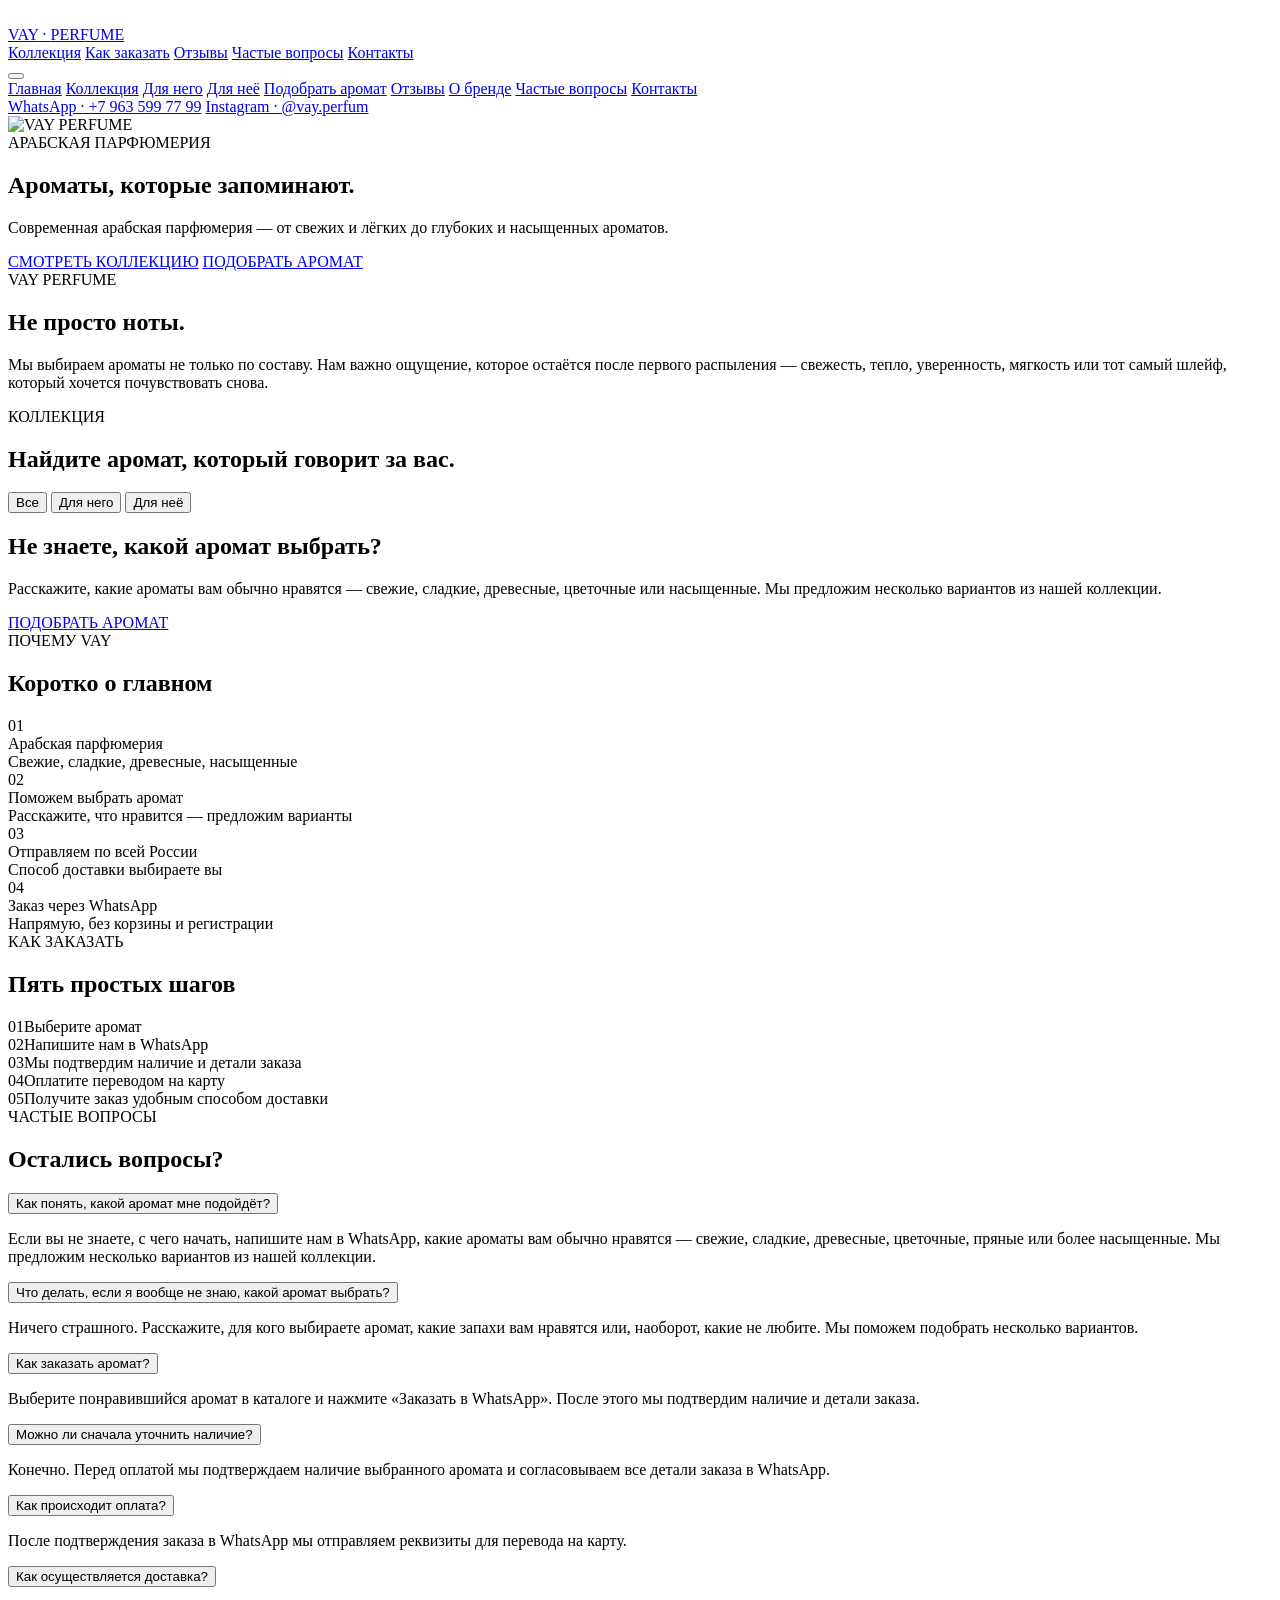
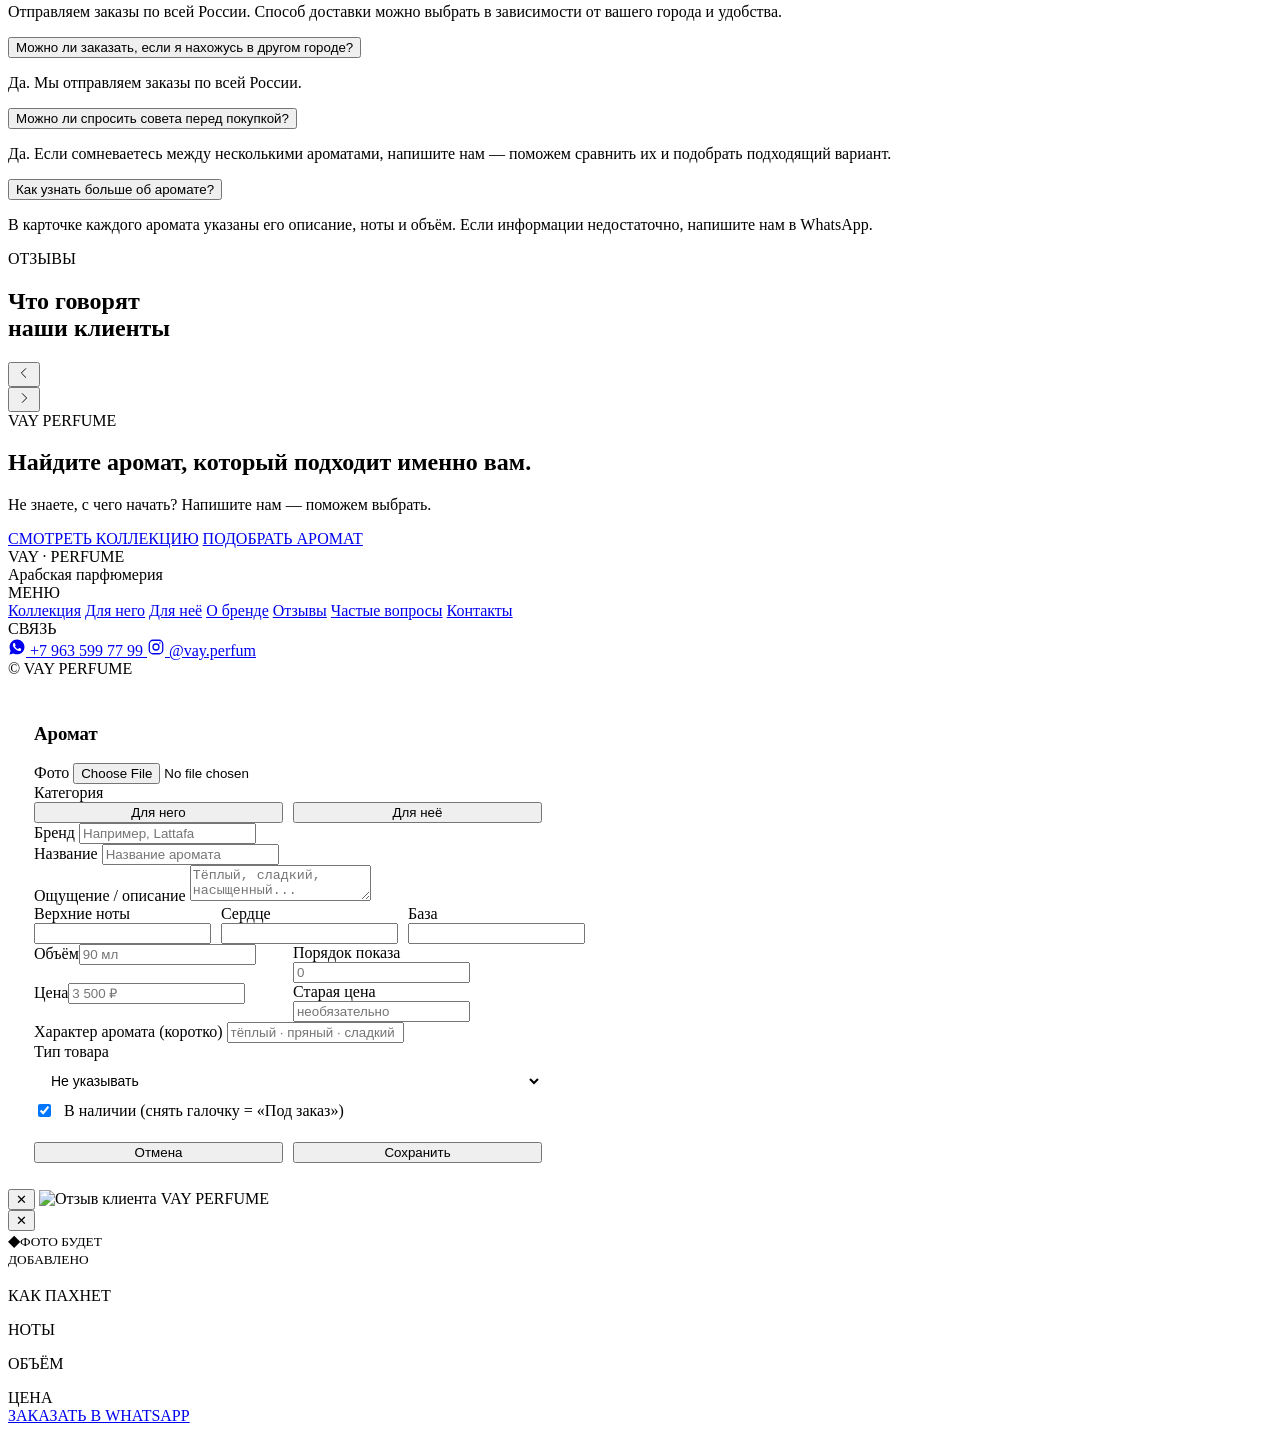
==== index.html @ 27a0cf83 "Add files via upload" ====
<!DOCTYPE html>
<html lang="ru">
<head>
<meta charset="UTF-8">
<meta name="viewport" content="width=device-width, initial-scale=1, viewport-fit=cover">
<title>VAY PERFUME — арабская парфюмерия</title>
<meta name="description" content="Арабская парфюмерия VAY PERFUME. Найдите аромат, который подходит именно вам.">
<meta name="theme-color" content="#0a0908">
<meta property="og:type" content="website">
<meta property="og:title" content="VAY PERFUME — арабская парфюмерия">
<meta property="og:description" content="Арабская парфюмерия VAY PERFUME. Найдите аромат, который подходит именно вам.">
<link rel="icon" type="image/png" href="assets/favicon.png">
<link rel="preconnect" href="https://fonts.googleapis.com">
<link rel="preconnect" href="https://fonts.gstatic.com" crossorigin>
<link href="https://fonts.googleapis.com/css2?family=Cormorant+Garamond:ital,wght@0,300;0,400;0,500;0,600;1,400&family=Jost:wght@300;400;500;600&display=swap" rel="stylesheet">
<script>if(sessionStorage.getItem('vayIntroPlayed')){document.documentElement.classList.add('skip-intro');}</script>
<link rel="stylesheet" href="css/style.css">
</head>
<body>

<div id="introOverlay">
  <div class="intro-glow"></div>
  <div class="intro-particles" id="introParticles"></div>
  <div class="intro-logo-frame">
    <div class="glow"></div>
    <img src="assets/logo.jpg" alt="">
  </div>
</div>

<header id="siteHeader">
  <div class="wrap">
    <a href="#top" class="brandmark" aria-label="VAY PERFUME — на главную">VAY<span> · </span>PERFUME</a>
    <nav class="desktop-nav" aria-label="Основное меню">
      <a href="#collection">Коллекция</a>
      <a href="#how">Как заказать</a>
      <a href="#reviews">Отзывы</a>
      <a href="#faq">Частые вопросы</a>
      <a href="#contacts">Контакты</a>
    </nav>
    <button class="menu-btn" id="menuBtn" aria-label="Открыть меню" aria-expanded="false">
      <span></span><span></span><span></span>
    </button>
  </div>
</header>

<nav class="mobile-menu" id="mobileMenu" aria-label="Мобильное меню">
  <a href="#top" class="menu-link">Главная</a>
  <a href="#collection" class="menu-link">Коллекция</a>
  <a href="#collection" data-filter="him" class="menu-link">Для него</a>
  <a href="#collection" data-filter="her" class="menu-link">Для неё</a>
  <a href="WHATSAPP_HELP" target="_blank" rel="noopener" class="menu-link">Подобрать аромат</a>
  <a href="#reviews" class="menu-link">Отзывы</a>
  <a href="#about" class="menu-link">О бренде</a>
  <a href="#faq" class="menu-link">Частые вопросы</a>
  <a href="#contacts" class="menu-link">Контакты</a>
  <div class="menu-contacts">
    <a href="WHATSAPP_LINK" target="_blank" rel="noopener" class="menu-link menu-sub">WhatsApp · +7 963 599 77 99</a>
    <a href="INSTAGRAM_LINK" target="_blank" rel="noopener" class="menu-link menu-sub">Instagram · @vay.perfum</a>
  </div>
</nav>

<main id="top">

  <section class="hero">
    <div class="hero-logo-frame">
      <div class="glow"></div>
      <img class="hero-logo" src="assets/logo.jpg" alt="VAY PERFUME">
    </div>
    <div class="hero-tagline">АРАБСКАЯ ПАРФЮМЕРИЯ</div>
    <h1 class="hero-title">Ароматы, которые запоминают.</h1>
    <p class="hero-desc">Современная арабская парфюмерия — от свежих и лёгких до глубоких и насыщенных ароматов.</p>
    <div class="hero-cta">
      <a href="#collection" class="btn-solid">СМОТРЕТЬ КОЛЛЕКЦИЮ</a>
      <a href="WHATSAPP_HELP" target="_blank" rel="noopener" class="btn-outline">ПОДОБРАТЬ АРОМАТ</a>
    </div>
  </section>

  <section id="about" class="about" aria-labelledby="aboutTitle">
    <div class="wrap">
      <div class="section-head reveal">
        <span class="eyebrow">VAY PERFUME</span>
        <h2 class="section-title" id="aboutTitle">Не просто ноты.</h2>
      </div>
      <div class="reveal">
        <p>Мы выбираем ароматы не только по составу. Нам важно ощущение, которое остаётся после первого распыления — свежесть, тепло, уверенность, мягкость или тот самый шлейф, который хочется почувствовать снова.</p>
      </div>
    </div>
  </section>

  <div class="hairline"></div>

  <section id="collection" aria-labelledby="collectionTitle">
    <div class="wrap">
      <div class="section-head reveal">
        <span class="eyebrow">КОЛЛЕКЦИЯ</span>
        <h2 class="section-title" id="collectionTitle">Найдите аромат, который говорит за вас.</h2>
      </div>
      <div class="filters" role="group" aria-label="Фильтр коллекции">
        <button class="filter-btn active" data-filter="all">Все</button>
        <button class="filter-btn" data-filter="him">Для него</button>
        <button class="filter-btn" data-filter="her">Для неё</button>
      </div>
      <div class="grid" id="grid"><!-- cards injected by JS --></div>
    </div>
  </section>

  <section class="strip" aria-labelledby="helpTitle">
    <div class="wrap">
      <h2 class="section-title reveal" id="helpTitle">Не знаете, какой аромат выбрать?</h2>
      <p class="section-sub reveal">Расскажите, какие ароматы вам обычно нравятся — свежие, сладкие, древесные, цветочные или насыщенные. Мы предложим несколько вариантов из нашей коллекции.</p>
      <a href="WHATSAPP_HELP" target="_blank" rel="noopener" class="btn-solid reveal">ПОДОБРАТЬ АРОМАТ</a>
    </div>
  </section>

  <section id="why" aria-labelledby="whyTitle">
    <div class="wrap">
      <div class="section-head reveal" style="margin-bottom:0;">
        <span class="eyebrow">ПОЧЕМУ VAY</span>
        <h2 class="section-title" id="whyTitle">Коротко о главном</h2>
      </div>
      <div class="why-grid reveal">
        <div class="why-item"><div class="why-num">01</div><div class="why-title">Арабская парфюмерия</div><div class="why-text">Свежие, сладкие, древесные, насыщенные</div></div>
        <div class="why-item"><div class="why-num">02</div><div class="why-title">Поможем выбрать аромат</div><div class="why-text">Расскажите, что нравится — предложим варианты</div></div>
        <div class="why-item"><div class="why-num">03</div><div class="why-title">Отправляем по всей России</div><div class="why-text">Способ доставки выбираете вы</div></div>
        <div class="why-item"><div class="why-num">04</div><div class="why-title">Заказ через WhatsApp</div><div class="why-text">Напрямую, без корзины и регистрации</div></div>
      </div>
    </div>
  </section>

  <section id="how" aria-labelledby="howTitle" style="padding-top:0;">
    <div class="wrap">
      <div class="section-head reveal" style="margin-bottom:0;">
        <span class="eyebrow">КАК ЗАКАЗАТЬ</span>
        <h2 class="section-title" id="howTitle">Пять простых шагов</h2>
      </div>
      <div class="steps reveal">
        <div class="step"><span class="step-num">01</span><span class="step-text">Выберите аромат</span></div>
        <div class="step"><span class="step-num">02</span><span class="step-text">Напишите нам в WhatsApp</span></div>
        <div class="step"><span class="step-num">03</span><span class="step-text">Мы подтвердим наличие и детали заказа</span></div>
        <div class="step"><span class="step-num">04</span><span class="step-text">Оплатите переводом на карту</span></div>
        <div class="step"><span class="step-num">05</span><span class="step-text">Получите заказ удобным способом доставки</span></div>
      </div>
    </div>
  </section>

  <section id="faq" aria-labelledby="faqTitle" style="padding-top:0;">
    <div class="wrap">
      <div class="section-head reveal" style="margin-bottom:0;">
        <span class="eyebrow">ЧАСТЫЕ ВОПРОСЫ</span>
        <h2 class="section-title" id="faqTitle">Остались вопросы?</h2>
      </div>
      <div class="faq-list reveal">
        <div class="faq-item">
          <button class="faq-q" id="faq-q1" aria-expanded="false" aria-controls="faq-a1"><span>Как понять, какой аромат мне подойдёт?</span><span class="faq-icon" aria-hidden="true"></span></button>
          <div class="faq-a" id="faq-a1" role="region" aria-labelledby="faq-q1"><div class="faq-a-inner"><p>Если вы не знаете, с чего начать, напишите нам в WhatsApp, какие ароматы вам обычно нравятся — свежие, сладкие, древесные, цветочные, пряные или более насыщенные. Мы предложим несколько вариантов из нашей коллекции.</p></div></div>
        </div>
        <div class="faq-item">
          <button class="faq-q" id="faq-q2" aria-expanded="false" aria-controls="faq-a2"><span>Что делать, если я вообще не знаю, какой аромат выбрать?</span><span class="faq-icon" aria-hidden="true"></span></button>
          <div class="faq-a" id="faq-a2" role="region" aria-labelledby="faq-q2"><div class="faq-a-inner"><p>Ничего страшного. Расскажите, для кого выбираете аромат, какие запахи вам нравятся или, наоборот, какие не любите. Мы поможем подобрать несколько вариантов.</p></div></div>
        </div>
        <div class="faq-item">
          <button class="faq-q" id="faq-q3" aria-expanded="false" aria-controls="faq-a3"><span>Как заказать аромат?</span><span class="faq-icon" aria-hidden="true"></span></button>
          <div class="faq-a" id="faq-a3" role="region" aria-labelledby="faq-q3"><div class="faq-a-inner"><p>Выберите понравившийся аромат в каталоге и нажмите «Заказать в WhatsApp». После этого мы подтвердим наличие и детали заказа.</p></div></div>
        </div>
        <div class="faq-item">
          <button class="faq-q" id="faq-q4" aria-expanded="false" aria-controls="faq-a4"><span>Можно ли сначала уточнить наличие?</span><span class="faq-icon" aria-hidden="true"></span></button>
          <div class="faq-a" id="faq-a4" role="region" aria-labelledby="faq-q4"><div class="faq-a-inner"><p>Конечно. Перед оплатой мы подтверждаем наличие выбранного аромата и согласовываем все детали заказа в WhatsApp.</p></div></div>
        </div>
        <div class="faq-item">
          <button class="faq-q" id="faq-q5" aria-expanded="false" aria-controls="faq-a5"><span>Как происходит оплата?</span><span class="faq-icon" aria-hidden="true"></span></button>
          <div class="faq-a" id="faq-a5" role="region" aria-labelledby="faq-q5"><div class="faq-a-inner"><p>После подтверждения заказа в WhatsApp мы отправляем реквизиты для перевода на карту.</p></div></div>
        </div>
        <div class="faq-item">
          <button class="faq-q" id="faq-q6" aria-expanded="false" aria-controls="faq-a6"><span>Как осуществляется доставка?</span><span class="faq-icon" aria-hidden="true"></span></button>
          <div class="faq-a" id="faq-a6" role="region" aria-labelledby="faq-q6"><div class="faq-a-inner"><p>Отправляем заказы по всей России. Способ доставки можно выбрать в зависимости от вашего города и удобства.</p></div></div>
        </div>
        <div class="faq-item">
          <button class="faq-q" id="faq-q7" aria-expanded="false" aria-controls="faq-a7"><span>Можно ли заказать, если я нахожусь в другом городе?</span><span class="faq-icon" aria-hidden="true"></span></button>
          <div class="faq-a" id="faq-a7" role="region" aria-labelledby="faq-q7"><div class="faq-a-inner"><p>Да. Мы отправляем заказы по всей России.</p></div></div>
        </div>
        <div class="faq-item">
          <button class="faq-q" id="faq-q8" aria-expanded="false" aria-controls="faq-a8"><span>Можно ли спросить совета перед покупкой?</span><span class="faq-icon" aria-hidden="true"></span></button>
          <div class="faq-a" id="faq-a8" role="region" aria-labelledby="faq-q8"><div class="faq-a-inner"><p>Да. Если сомневаетесь между несколькими ароматами, напишите нам — поможем сравнить их и подобрать подходящий вариант.</p></div></div>
        </div>
        <div class="faq-item">
          <button class="faq-q" id="faq-q9" aria-expanded="false" aria-controls="faq-a9"><span>Как узнать больше об аромате?</span><span class="faq-icon" aria-hidden="true"></span></button>
          <div class="faq-a" id="faq-a9" role="region" aria-labelledby="faq-q9"><div class="faq-a-inner"><p>В карточке каждого аромата указаны его описание, ноты и объём. Если информации недостаточно, напишите нам в WhatsApp.</p></div></div>
        </div>
      </div>
    </div>
  </section>

  <section id="reviews">
    <div class="wrap">
      <div class="section-head reveal" style="margin-bottom:0;">
        <span class="eyebrow">ОТЗЫВЫ</span>
        <h2 class="section-title">Что говорят<br class="reviews-br"> наши клиенты</h2>
      </div>
    </div>

    <div class="reviews-carousel">
      <button class="reviews-arrow reviews-arrow-prev" id="reviewsPrev" aria-label="Предыдущий отзыв">
        <svg viewBox="0 0 24 24" width="16" height="16" fill="none" stroke="currentColor" stroke-width="1.4"><path d="M15 5 8 12l7 7"/></svg>
      </button>
      <div class="reviews-track" id="reviewsTrack"></div>
      <button class="reviews-arrow reviews-arrow-next" id="reviewsNext" aria-label="Следующий отзыв">
        <svg viewBox="0 0 24 24" width="16" height="16" fill="none" stroke="currentColor" stroke-width="1.4"><path d="m9 5 7 7-7 7"/></svg>
      </button>
    </div>

    <div class="reviews-dots" id="reviewsDots"></div>
  </section>

  <section class="finale" id="contacts" aria-labelledby="finaleTitle">
    <span class="eyebrow reveal">VAY PERFUME</span>
    <h2 class="section-title reveal" id="finaleTitle">Найдите аромат, который подходит именно вам.</h2>
    <p class="section-sub reveal">Не знаете, с чего начать? Напишите нам — поможем выбрать.</p>
    <div class="finale-cta reveal">
      <a href="#collection" class="btn-solid">СМОТРЕТЬ КОЛЛЕКЦИЮ</a>
      <a href="WHATSAPP_HELP" target="_blank" rel="noopener" class="btn-outline">ПОДОБРАТЬ АРОМАТ</a>
    </div>
  </section>

</main>

<footer>
  <div class="wrap">
    <span class="brandmark">VAY<span> · </span>PERFUME</span>
    <div class="foot-sub">Арабская парфюмерия</div>
    <div class="foot-cols">
      <div class="foot-col">
        <div class="foot-col-title">МЕНЮ</div>
        <a href="#collection">Коллекция</a>
        <a href="#collection" data-filter="him" class="menu-link">Для него</a>
        <a href="#collection" data-filter="her" class="menu-link">Для неё</a>
        <a href="#about">О бренде</a>
        <a href="#reviews">Отзывы</a>
        <a href="#faq">Частые вопросы</a>
        <a href="#contacts">Контакты</a>
      </div>
      <div class="foot-col">
        <div class="foot-col-title">СВЯЗЬ</div>
        <a href="WHATSAPP_LINK" target="_blank" rel="noopener" class="foot-contact-link">
          <svg viewBox="0 0 24 24" width="18" height="18" fill="currentColor" aria-hidden="true"><path d="M12.04 2C6.58 2 2.13 6.45 2.13 11.91c0 1.75.46 3.45 1.32 4.95L2.05 22l5.25-1.38a9.9 9.9 0 0 0 4.74 1.21h.01c5.46 0 9.91-4.45 9.91-9.91 0-2.65-1.03-5.14-2.9-7.01A9.82 9.82 0 0 0 12.04 2zm5.78 14.02c-.24.68-1.4 1.3-1.93 1.35-.5.05-1 .24-3.39-.7-2.87-1.13-4.71-4.07-4.86-4.26-.14-.19-1.16-1.55-1.16-2.96s.73-2.1 1-2.39c.24-.27.53-.33.71-.33.18 0 .35 0 .5.01.16.01.38-.06.59.45.24.57.8 1.98.87 2.12.07.15.12.31.02.5-.09.19-.14.3-.28.46-.14.16-.29.36-.42.48-.14.14-.29.28-.12.55.16.28.72 1.19 1.55 1.93 1.07.95 1.97 1.25 2.25 1.39.28.14.44.12.6-.07.16-.19.68-.79.87-1.06.18-.27.36-.22.6-.13.24.09 1.55.73 1.82.86.27.13.44.19.51.3.07.11.07.62-.17 1.3z"/></svg>
          <span>+7 963 599 77 99</span>
        </a>
        <a href="INSTAGRAM_LINK" target="_blank" rel="noopener" class="foot-contact-link">
          <svg viewBox="0 0 24 24" width="18" height="18" fill="none" stroke="currentColor" stroke-width="1.7" aria-hidden="true"><rect x="3" y="3" width="18" height="18" rx="5"/><circle cx="12" cy="12" r="4"/><circle cx="17.2" cy="6.8" r="1" fill="currentColor" stroke="none"/></svg>
          <span>@vay.perfum</span>
        </a>
      </div>
    </div>
    <div class="copyright">© VAY PERFUME</div>
  </div>
</footer>

<div class="modal-overlay" id="fragModalOverlay">
  <div class="modal" style="max-width:560px;">
    <div class="modal-content" style="padding:26px;">
      <h3 class="modal-name" style="margin-bottom:18px;">Аромат</h3>

      <div class="review-form-row">
        <label>Фото</label>
        <input type="file" id="fragFormPhotoFile" accept="image/*">
        <div id="fragFormPhotoPreview" style="margin-top:10px;width:110px;aspect-ratio:3/4;background:#000;overflow:hidden;display:none;">
          <img id="fragFormPhotoImg" style="width:100%;height:100%;object-fit:cover;">
        </div>
      </div>
      <div class="review-form-row">
        <label>Категория</label>
        <div style="display:flex;gap:10px;">
          <button type="button" class="filter-btn frag-gender-btn active" data-gender="him" style="flex:1;">Для него</button>
          <button type="button" class="filter-btn frag-gender-btn" data-gender="her" style="flex:1;">Для неё</button>
        </div>
      </div>
      <div class="review-form-row">
        <label>Бренд</label>
        <input type="text" id="fragFormBrand" placeholder="Например, Lattafa">
      </div>
      <div class="review-form-row">
        <label>Название</label>
        <input type="text" id="fragFormName" placeholder="Название аромата">
      </div>
      <div class="review-form-row">
        <label>Ощущение / описание</label>
        <textarea id="fragFormFeel" rows="2" placeholder="Тёплый, сладкий, насыщенный..."></textarea>
      </div>
      <div class="review-form-row" style="display:grid;grid-template-columns:1fr 1fr 1fr;gap:10px;">
        <div><label>Верхние ноты</label><input type="text" id="fragFormNotesTop"></div>
        <div><label>Сердце</label><input type="text" id="fragFormNotesHeart"></div>
        <div><label>База</label><input type="text" id="fragFormNotesBase"></div>
      </div>
      <div class="review-form-row" style="display:grid;grid-template-columns:1fr 1fr;gap:10px;">
        <div><label>Объём</label><input type="text" id="fragFormVolume" placeholder="90 мл"></div>
        <div><label>Порядок показа</label><input type="number" id="fragFormOrder" placeholder="0"></div>
      </div>
      <div class="review-form-row" style="display:grid;grid-template-columns:1fr 1fr;gap:10px;">
        <div><label>Цена</label><input type="text" id="fragFormPrice" placeholder="3 500 ₽"></div>
        <div><label>Старая цена</label><input type="text" id="fragFormOldPrice" placeholder="необязательно"></div>
      </div>
      <div class="review-form-row">
        <label>Характер аромата (коротко)</label>
        <input type="text" id="fragFormCharacter" placeholder="тёплый · пряный · сладкий">
      </div>
      <div class="review-form-row">
        <label>Тип товара</label>
        <select id="fragFormType" style="width:100%;background:var(--charcoal-2);border:1px solid var(--hairline);color:var(--ivory);padding:11px 13px;font-size:14px;">
          <option value="">Не указывать</option>
          <option value="original">Оригинал</option>
          <option value="copy">Копия / аналог</option>
        </select>
      </div>
      <div class="review-form-row" style="display:flex;align-items:center;gap:10px;">
        <input type="checkbox" id="fragFormInStock" checked style="width:auto;">
        <label style="margin:0;" for="fragFormInStock">В наличии (снять галочку = «Под заказ»)</label>
      </div>

      <div style="display:flex;gap:10px;margin-top:22px;">
        <button id="fragFormDelete" class="btn-outline" style="flex:1;display:none;color:#c97a6a;border-color:rgba(201,122,106,0.4);">Удалить</button>
        <button id="fragFormCancel" class="btn-outline" style="flex:1;">Отмена</button>
        <button id="fragFormSave" class="btn-solid" style="flex:1;text-align:center;">Сохранить</button>
      </div>
    </div>
  </div>
</div>

<div class="review-lightbox" id="reviewLightbox">
  <button class="review-lightbox-close" id="reviewLightboxClose" aria-label="Закрыть отзыв">✕</button>
  <img id="reviewLightboxImg" src="" alt="Отзыв клиента VAY PERFUME">
</div>

<div class="modal-overlay" id="modalOverlay">
  <div class="modal" role="dialog" aria-modal="true" aria-labelledby="modalName">
    <div class="modal-photo" id="modalPhoto">
      <button class="modal-close" id="modalClose" aria-label="Закрыть">✕</button>
      <div class="placeholder-ph" id="modalPhPh"><span class="drop">◆</span><small>ФОТО БУДЕТ<br>ДОБАВЛЕНО</small></div>
    </div>
    <div class="modal-content">
      <div class="modal-brand" id="modalBrand"></div>
      <h3 class="modal-name" id="modalName"></h3>
      <div class="modal-badges" id="modalBadges"></div>
      <div class="modal-block">
        <span class="eyebrow">КАК ПАХНЕТ</span>
        <p id="modalFeel"></p>
        <p id="modalCharacter" style="margin-top:8px;color:var(--gold-soft);"></p>
      </div>
      <div class="modal-block">
        <span class="eyebrow">НОТЫ</span>
        <p class="notes-line" id="modalNotesTop"></p>
        <p class="notes-line" id="modalNotesHeart"></p>
        <p class="notes-line" id="modalNotesBase"></p>
      </div>
      <div class="modal-block">
        <span class="eyebrow">ОБЪЁМ</span>
        <p id="modalVolume"></p>
      </div>
      <div class="modal-price-row">
        <span class="eyebrow" style="margin-bottom:0;">ЦЕНА</span>
        <span class="modal-price" id="modalPrice"></span>
      </div>
      <a href="WHATSAPP_LINK" target="_blank" rel="noopener" class="btn-solid modal-order" id="modalOrder">ЗАКАЗАТЬ В WHATSAPP</a>
    </div>
  </div>
</div>

<script src="https://cdn.jsdelivr.net/npm/@supabase/supabase-js@2/dist/umd/supabase.js"></script>
<script src="js/supabase-config.js"></script>
<script src="js/supabase-client.js"></script>
<script src="js/script.js"></script>
</body>
</html>
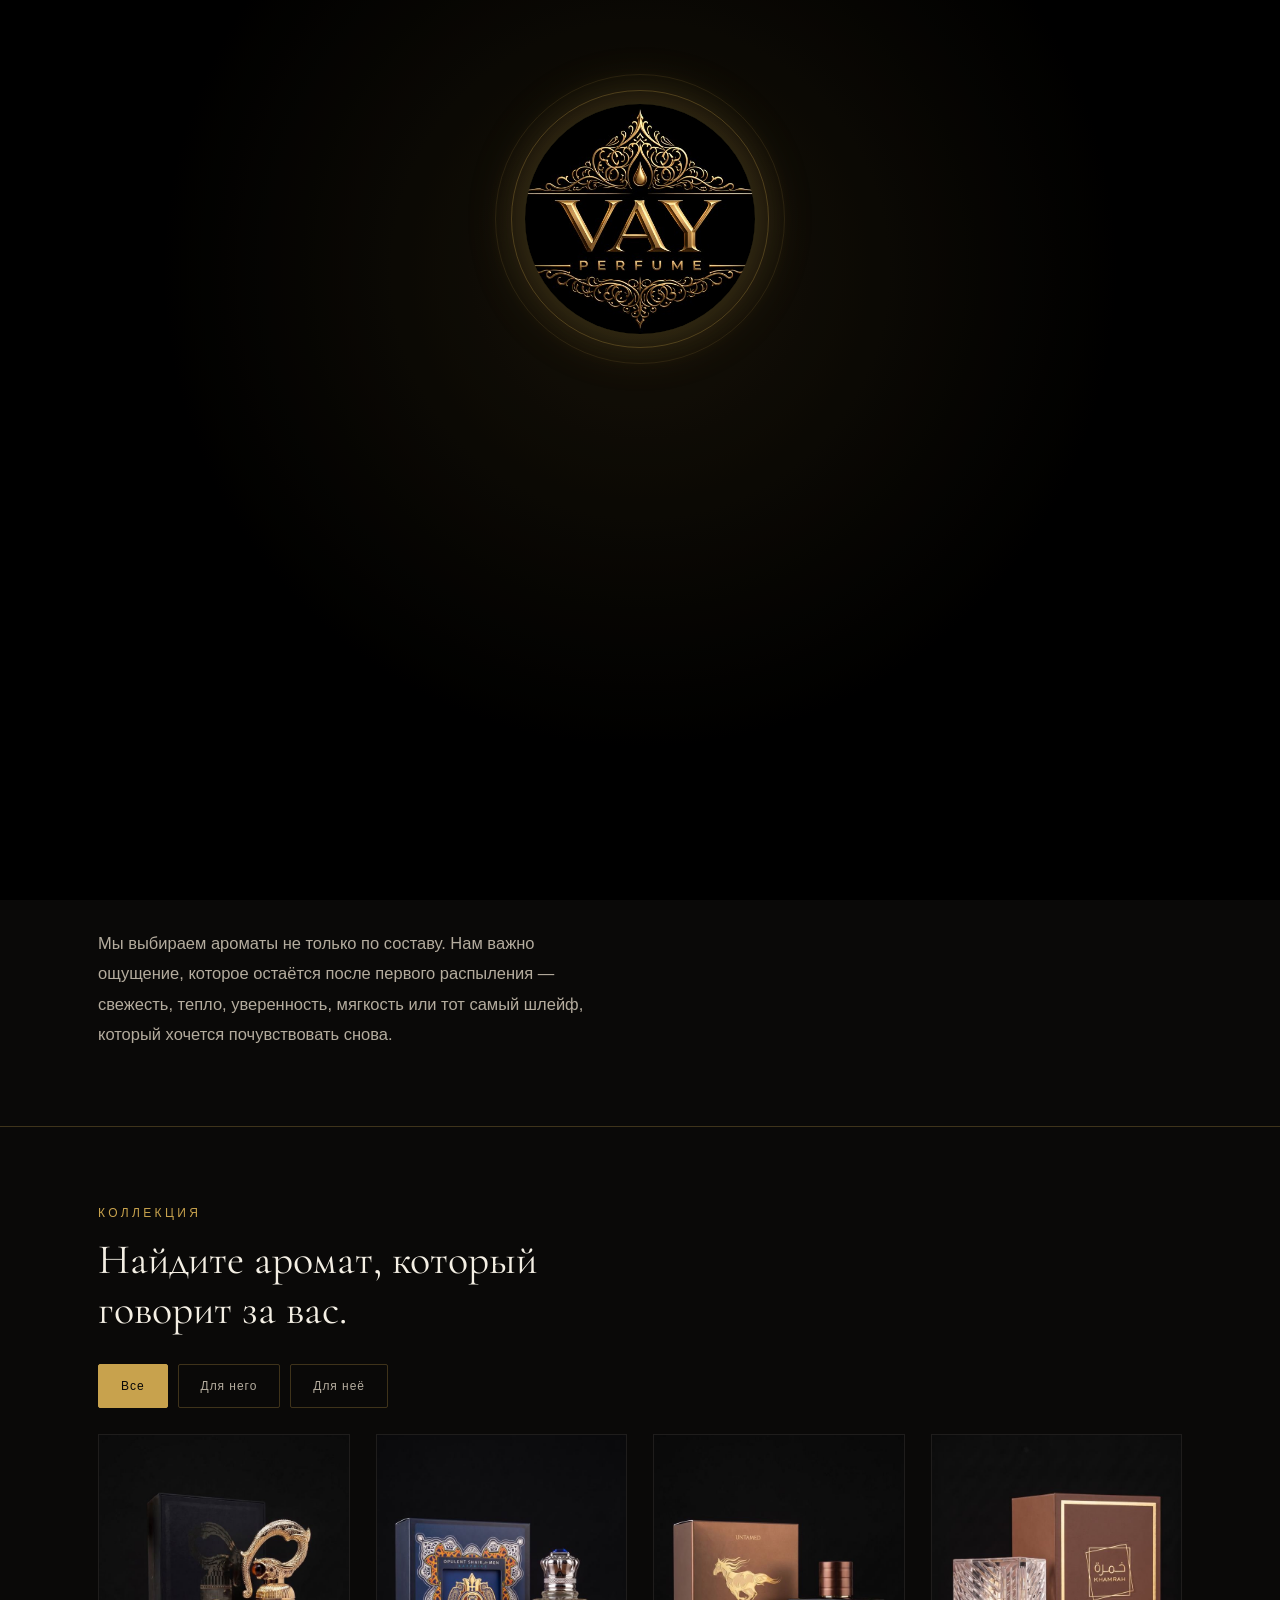
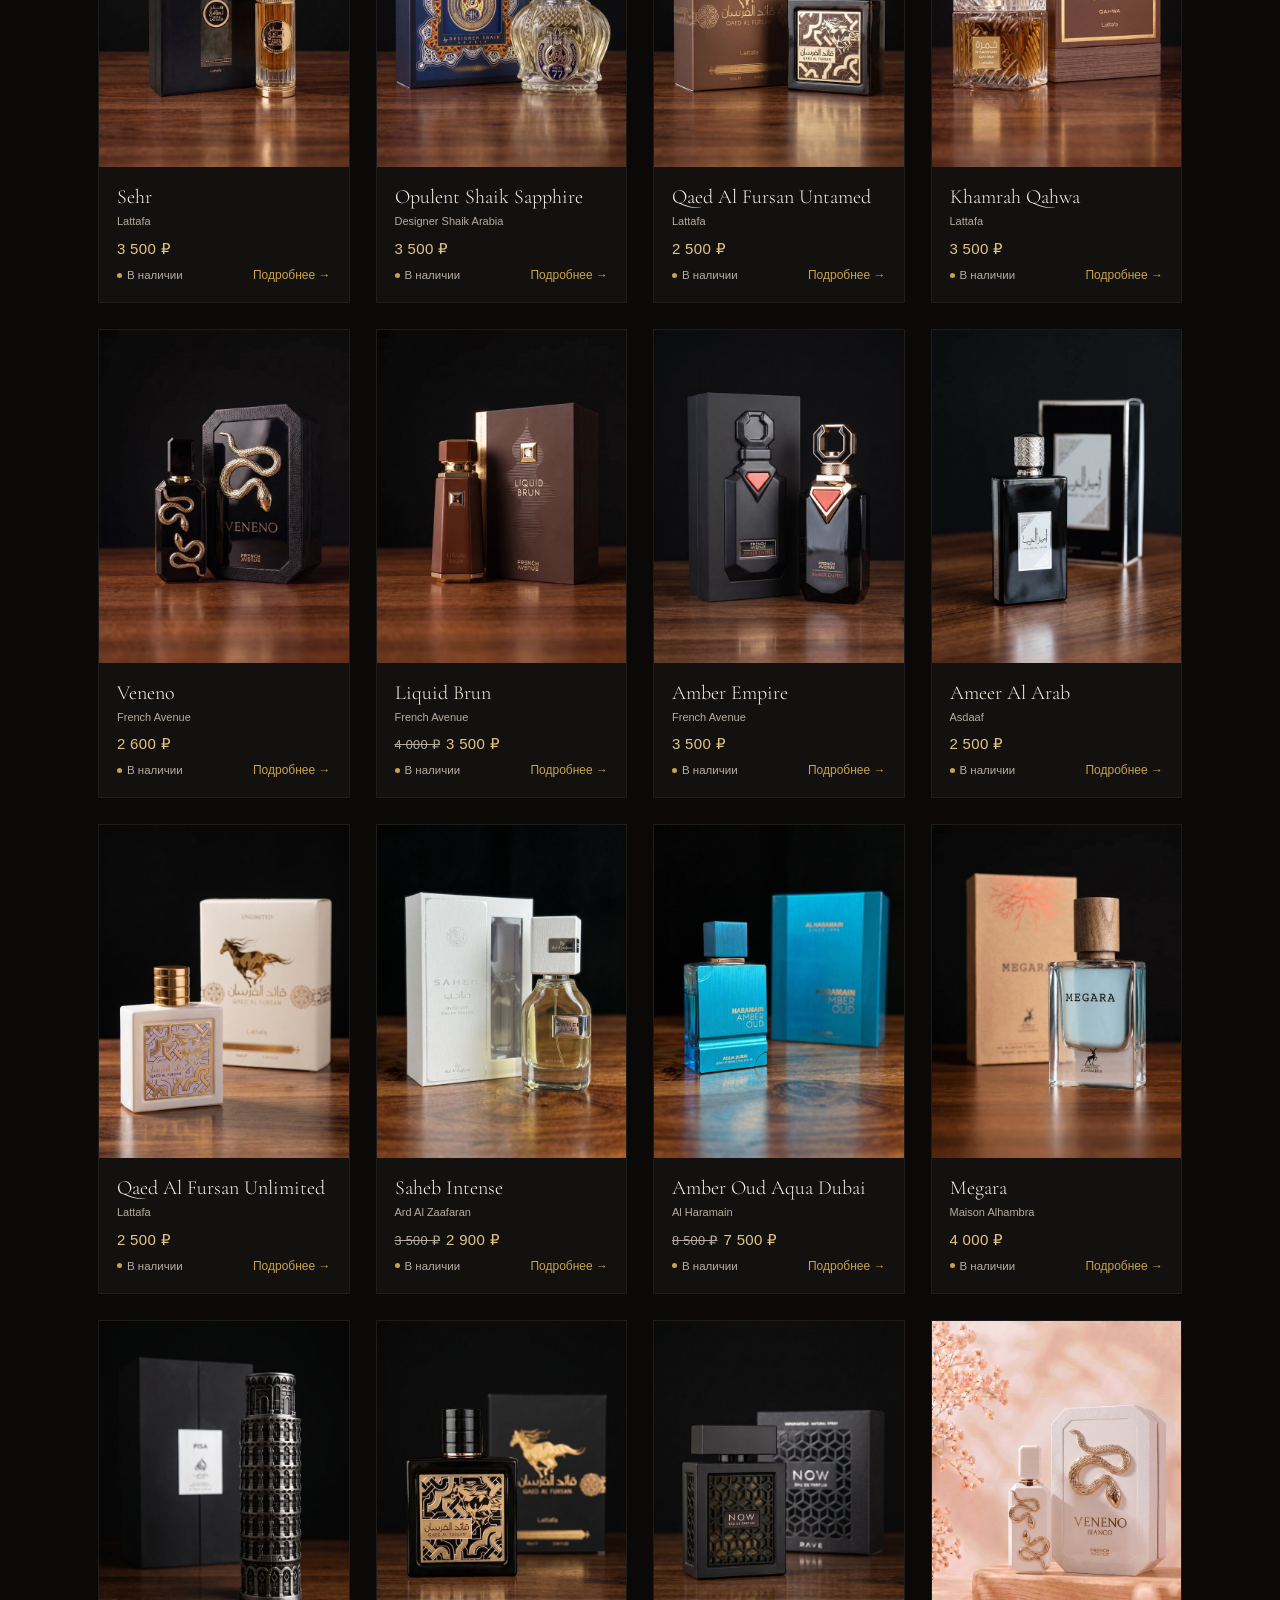
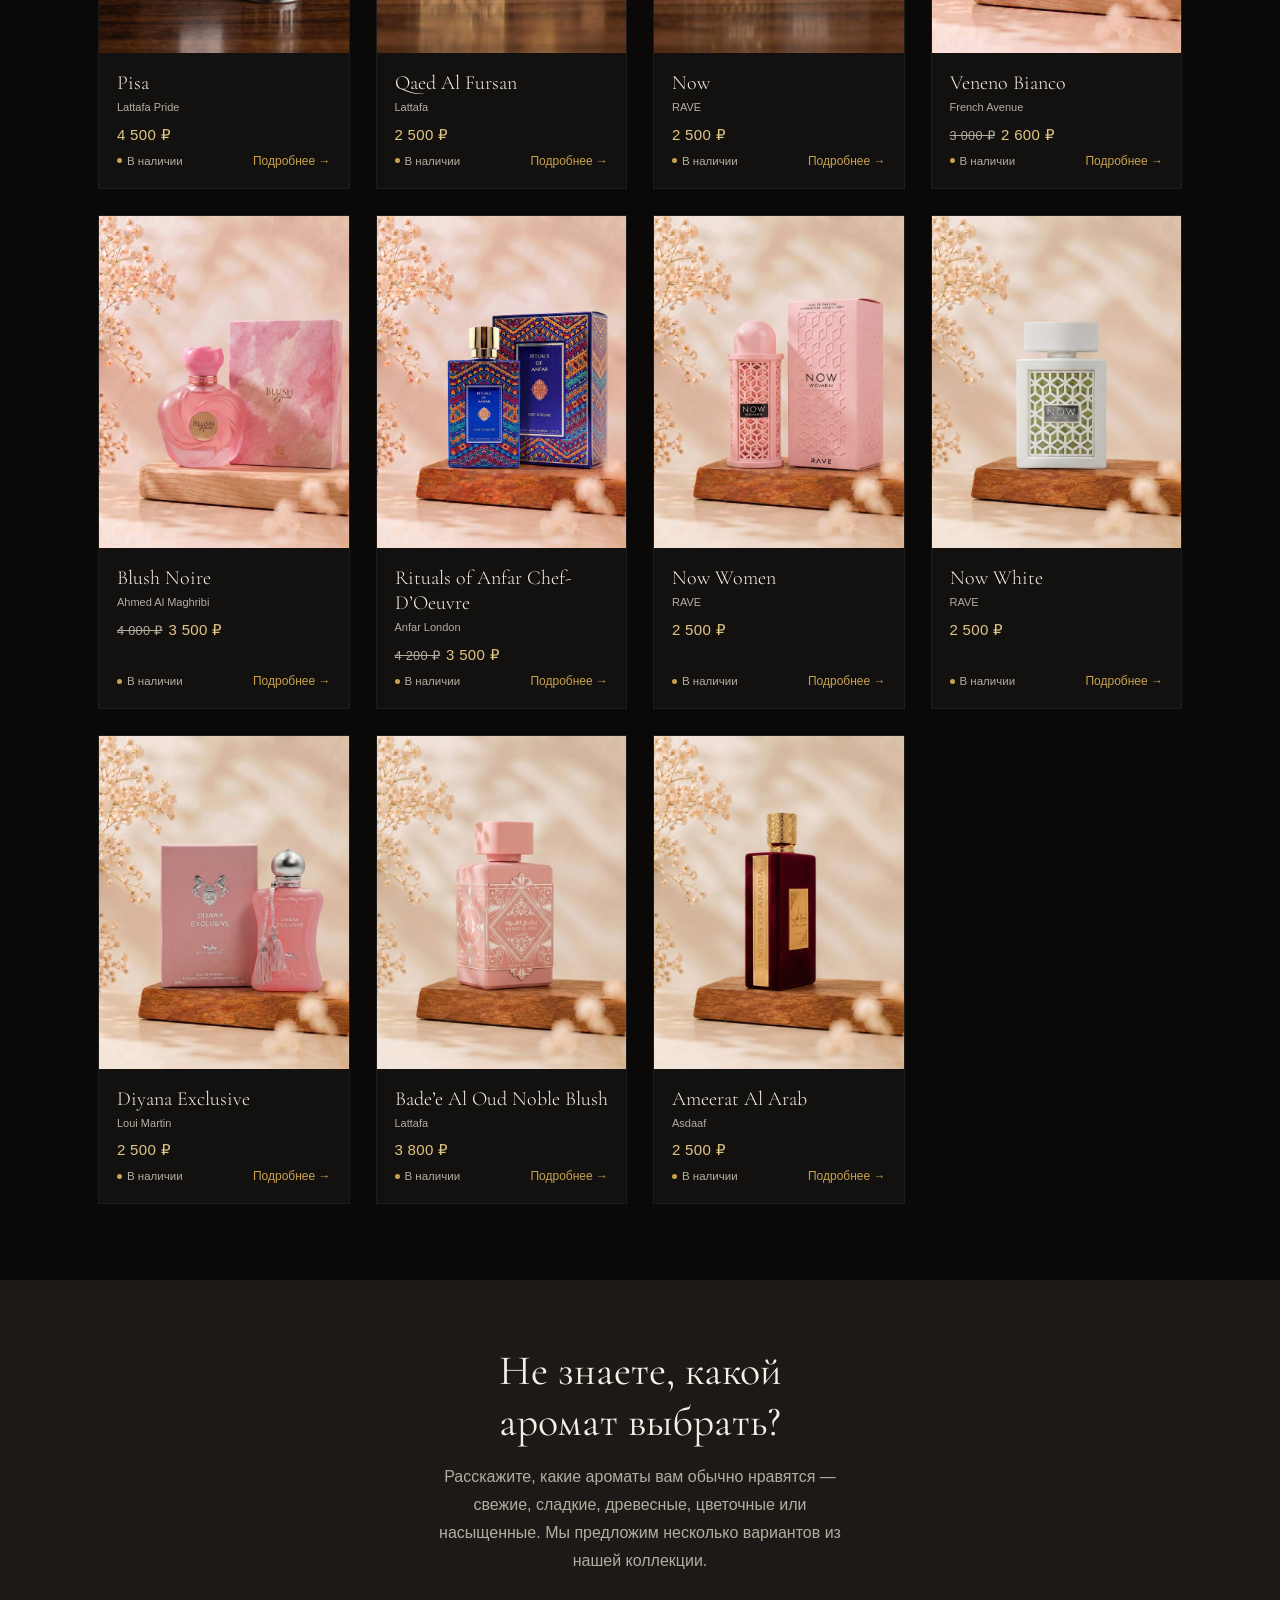
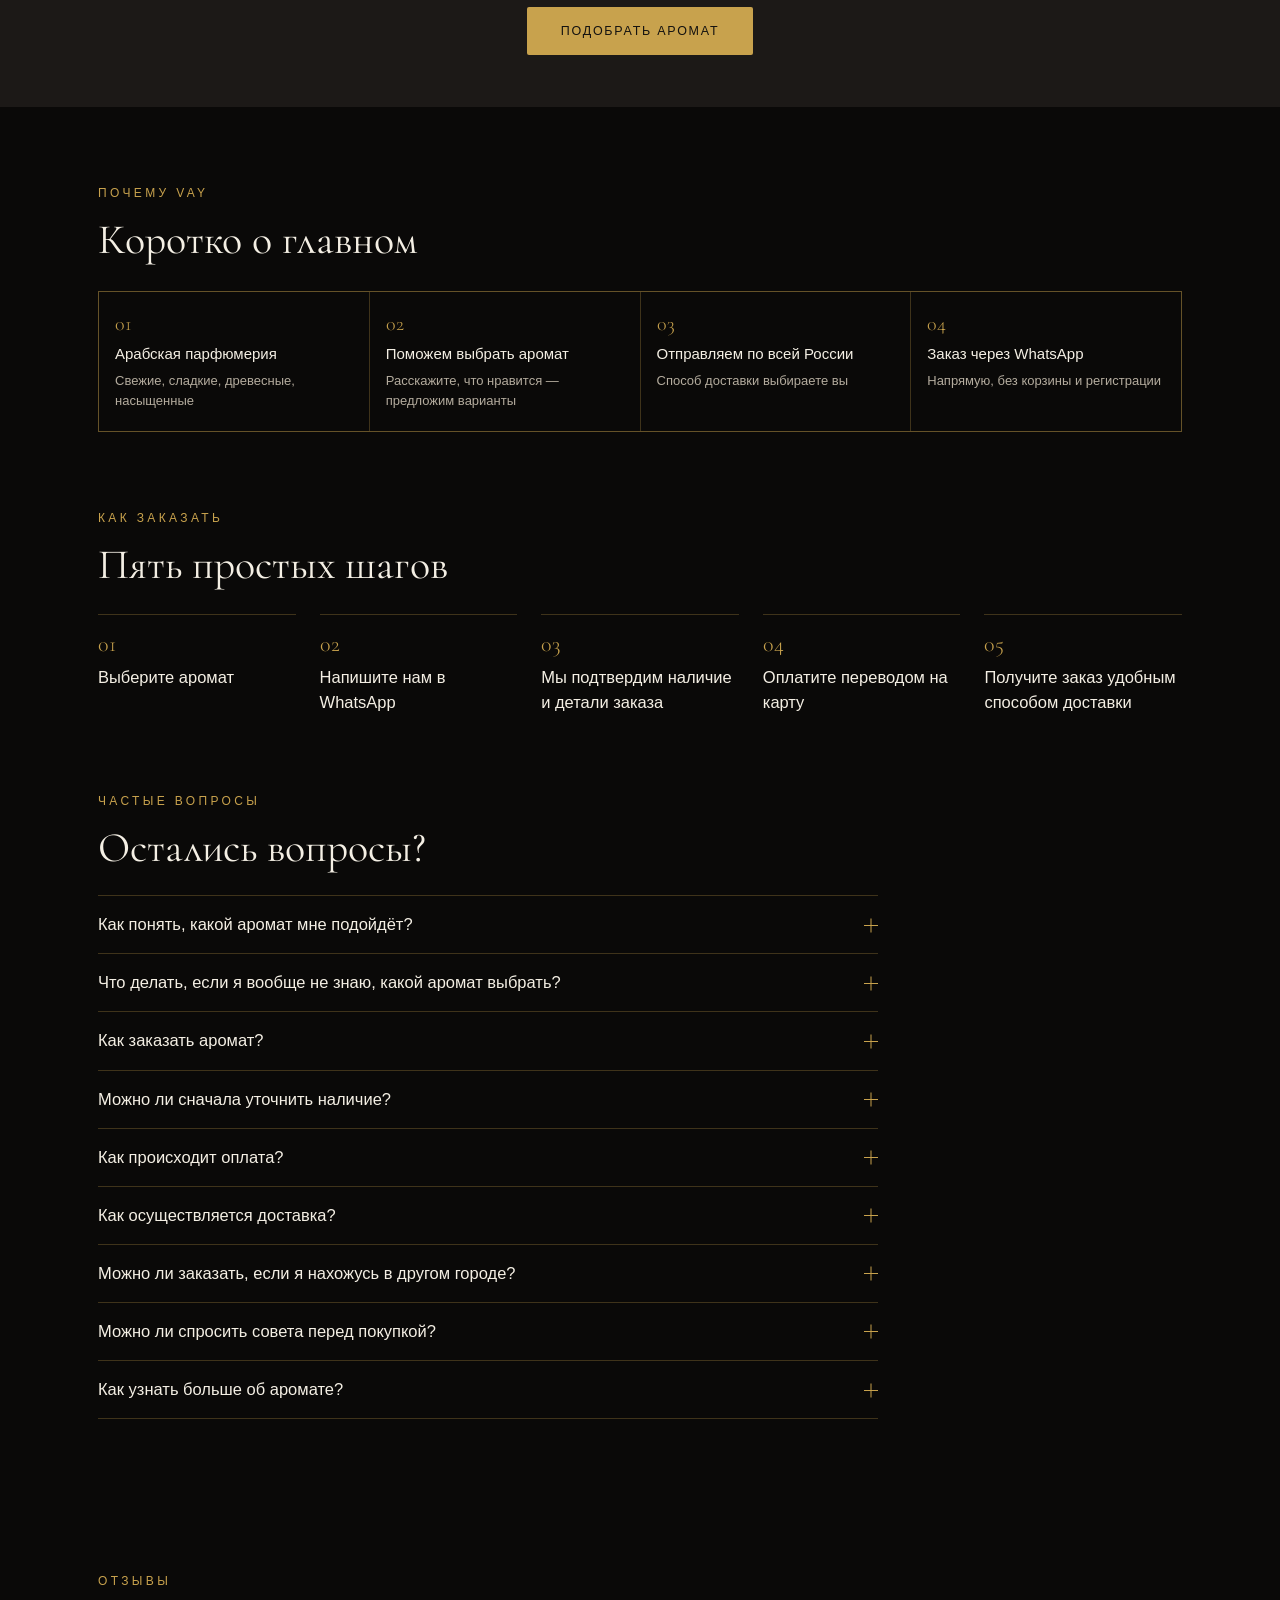
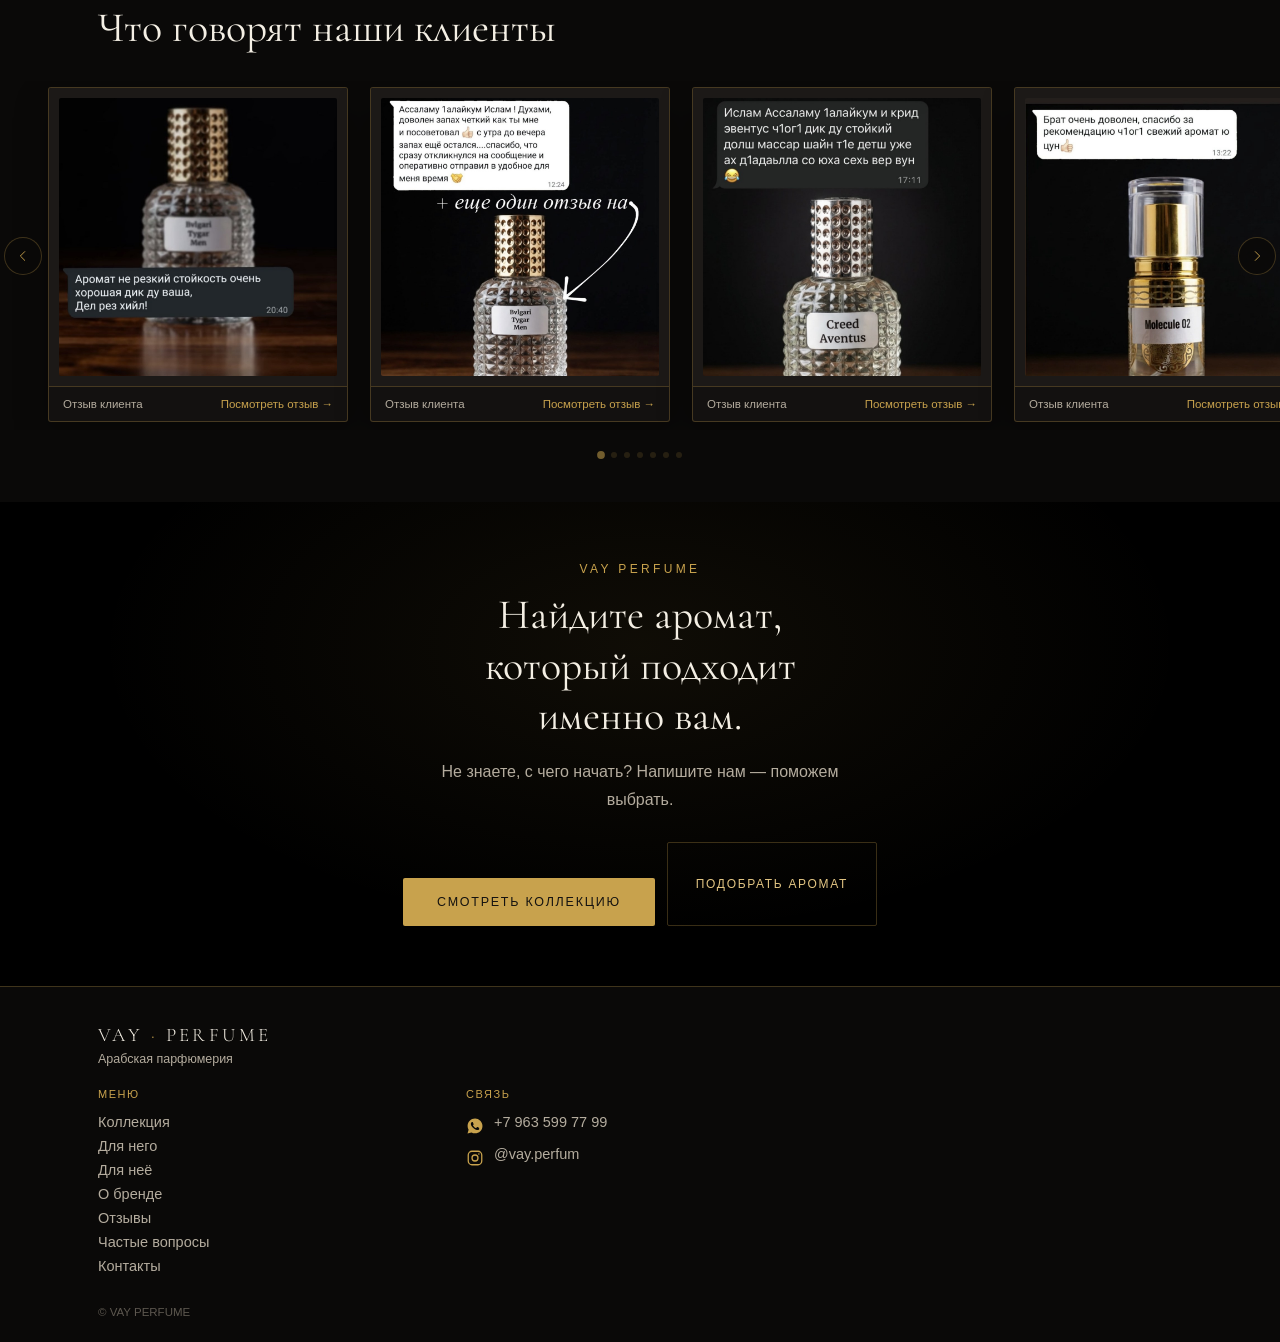
==== commit 2c759e75: "Add files via upload" ====
--- a/index.html
+++ b/index.html
@@ -9,12 +9,12 @@
 <meta property="og:type" content="website">
 <meta property="og:title" content="VAY PERFUME — арабская парфюмерия">
 <meta property="og:description" content="Арабская парфюмерия VAY PERFUME. Найдите аромат, который подходит именно вам.">
-<link rel="icon" type="image/png" href="assets/favicon.png">
+<link rel="icon" type="image/png" href="favicon.png">
 <link rel="preconnect" href="https://fonts.googleapis.com">
 <link rel="preconnect" href="https://fonts.gstatic.com" crossorigin>
 <link href="https://fonts.googleapis.com/css2?family=Cormorant+Garamond:ital,wght@0,300;0,400;0,500;0,600;1,400&family=Jost:wght@300;400;500;600&display=swap" rel="stylesheet">
 <script>if(sessionStorage.getItem('vayIntroPlayed')){document.documentElement.classList.add('skip-intro');}</script>
-<link rel="stylesheet" href="css/style.css">
+<link rel="stylesheet" href="style.css">
 </head>
 <body>
 
@@ -23,7 +23,7 @@
   <div class="intro-particles" id="introParticles"></div>
   <div class="intro-logo-frame">
     <div class="glow"></div>
-    <img src="assets/logo.jpg" alt="">
+    <img src="logo.jpg" alt="">
   </div>
 </div>
 
@@ -64,7 +64,7 @@
   <section class="hero">
     <div class="hero-logo-frame">
       <div class="glow"></div>
-      <img class="hero-logo" src="assets/logo.jpg" alt="VAY PERFUME">
+      <img class="hero-logo" src="logo.jpg" alt="VAY PERFUME">
     </div>
     <div class="hero-tagline">АРАБСКАЯ ПАРФЮМЕРИЯ</div>
     <h1 class="hero-title">Ароматы, которые запоминают.</h1>
@@ -364,8 +364,8 @@
 </div>
 
 <script src="https://cdn.jsdelivr.net/npm/@supabase/supabase-js@2/dist/umd/supabase.js"></script>
-<script src="js/supabase-config.js"></script>
-<script src="js/supabase-client.js"></script>
-<script src="js/script.js"></script>
+<script src="supabase-config.js"></script>
+<script src="supabase-client.js"></script>
+<script src="script.js"></script>
 </body>
 </html>
--- a/style.css
+++ b/style.css
@@ -0,0 +1,727 @@
+:root{
+    --black:#0a0908;
+    --charcoal:#131110;
+    --charcoal-2:#1c1917;
+    --gold:#c8a24d;
+    --gold-soft:#e2c583;
+    --ivory:#f4efe4;
+    --taupe:#948c7e;
+    --hairline:rgba(200,162,77,0.28);
+    --ease:cubic-bezier(.22,.61,.36,1);
+    box-sizing:border-box;
+    padding-top:env(safe-area-inset-top,0px);
+    padding-bottom:env(safe-area-inset-bottom,0px);
+  }
+  *{box-sizing:inherit;margin:0;padding:0;}
+  html{scroll-behavior:smooth;scroll-padding-top:env(safe-area-inset-top,0px);}
+  html,body{height:100%;}
+  body{
+    background:var(--black);
+    color:var(--ivory);
+    font-family:'Jost',sans-serif;
+    font-weight:300;
+    overflow-x:hidden;
+    -webkit-font-smoothing:antialiased;
+  }
+  img{max-width:100%;display:block;}
+  a{color:inherit;text-decoration:none;}
+  button{font-family:inherit;cursor:pointer;background:none;border:none;color:inherit;}
+
+  .serif{font-family:'Cormorant Garamond',serif;}
+  .eyebrow{
+    font-size:12px;
+    letter-spacing:0.28em;
+    color:var(--gold);
+    font-weight:400;
+  }
+  .wrap{max-width:1180px;margin:0 auto;padding:0 20px;}
+  @media(min-width:820px){.wrap{padding:0 48px;}}
+
+  /* ---------- reveal on scroll ---------- */
+  .reveal{opacity:0;transform:translateY(32px);transition:opacity .9s var(--ease), transform .9s var(--ease);}
+  .reveal.in{opacity:1;transform:translateY(0);}
+  @media (prefers-reduced-motion: reduce){
+    .reveal{opacity:1;transform:none;transition:none;}
+  }
+
+  /* ---------- cinematic intro ---------- */
+  #introOverlay{
+    position:fixed;inset:0;z-index:500;
+    background:#000;
+    display:flex;flex-direction:column;align-items:center;
+    padding:120px 24px 0;
+    transition:opacity 1.1s var(--ease), visibility 0s linear 1.1s;
+  }
+  #introOverlay.fade{opacity:0;visibility:hidden;pointer-events:none;}
+  .skip-intro #introOverlay{display:none;}
+
+  .intro-glow{
+    position:absolute;inset:0;
+    background:radial-gradient(circle at 50% 30%, rgba(200,162,77,0.16), transparent 55%);
+    opacity:0;
+    animation:introGlow 3s var(--ease) forwards;
+  }
+  @keyframes introGlow{0%{opacity:0;}45%{opacity:1;}100%{opacity:.7;}}
+
+  .intro-logo-frame{
+    position:relative;
+    width:min(58vw, 240px);
+    aspect-ratio:1;
+    border-radius:50%;
+    opacity:0;
+    transform:scale(.86);
+    animation:introLogo 1.8s var(--ease) .9s forwards;
+  }
+  @media(min-width:820px){.intro-logo-frame{width:min(30vw, 280px);}}
+  @keyframes introLogo{to{opacity:1;transform:scale(1);}}
+  .intro-logo-frame::before{content:"";position:absolute;inset:-14px;border-radius:50%;border:1px solid var(--hairline);}
+  .intro-logo-frame::after{content:"";position:absolute;inset:-30px;border-radius:50%;border:1px solid rgba(200,162,77,0.12);}
+  .intro-logo-frame .glow{position:absolute;inset:-46px;border-radius:50%;background:radial-gradient(circle, rgba(200,162,77,0.24), transparent 68%);filter:blur(6px);}
+  .intro-logo-frame img{position:relative;width:100%;height:100%;border-radius:50%;object-fit:cover;background:#000;box-shadow:0 0 60px rgba(200,162,77,0.22), inset 0 0 0 1px rgba(200,162,77,0.4);}
+
+  .intro-particles span{
+    position:absolute;
+    bottom:44%;
+    width:3px;height:3px;
+    border-radius:50%;
+    background:var(--gold-soft);
+    opacity:0;
+    animation:introParticle 2.6s var(--ease) forwards;
+  }
+  @keyframes introParticle{
+    0%{opacity:0;transform:translate(0,0) scale(.6);}
+    15%{opacity:.75;}
+    60%{opacity:.4;transform:translate(calc(var(--px,0) * .7), -95px) scale(.85);}
+    100%{opacity:0;transform:translate(var(--px,0), -145px) scale(1);}
+  }
+
+  /* ---------- header ---------- */
+  header{
+    position:fixed;top:0;left:0;right:0;
+    padding-top:calc(env(safe-area-inset-top,0px) + 16px);
+    padding-bottom:16px;
+    z-index:200;
+    display:flex;align-items:center;justify-content:space-between;
+    background:linear-gradient(to bottom, rgba(10,9,8,0.92), rgba(10,9,8,0));
+    transition:background .4s var(--ease);
+  }
+  header.scrolled{background:rgba(10,9,8,0.88);backdrop-filter:blur(10px);border-bottom:1px solid var(--hairline);}
+  header .wrap{display:flex;align-items:center;justify-content:space-between;width:100%;}
+  .brandmark{font-family:'Cormorant Garamond',serif;font-size:19px;letter-spacing:.18em;color:var(--ivory);}
+  .brandmark span{color:var(--gold);}
+  nav.desktop-nav{display:none;gap:40px;}
+  nav.desktop-nav a{font-size:13px;letter-spacing:.1em;color:var(--taupe);transition:color .3s;}
+  nav.desktop-nav a:hover{color:var(--gold-soft);}
+  @media(min-width:900px){nav.desktop-nav{display:flex;}}
+
+  .menu-btn{width:26px;height:18px;position:relative;z-index:210;}
+  @media(min-width:900px){.menu-btn{display:none;}}
+  .menu-btn span{display:block;position:absolute;left:0;width:100%;height:1px;background:var(--gold-soft);transition:transform .35s var(--ease), opacity .35s var(--ease);}
+  .menu-btn span:nth-child(1){top:0;}
+  .menu-btn span:nth-child(2){top:8px;}
+  .menu-btn span:nth-child(3){top:16px;}
+  .menu-open .menu-btn span:nth-child(1){transform:translateY(8px) rotate(45deg);}
+  .menu-open .menu-btn span:nth-child(2){opacity:0;}
+  .menu-open .menu-btn span:nth-child(3){transform:translateY(-8px) rotate(-45deg);}
+
+  .mobile-menu{
+    position:fixed;inset:0;z-index:195;
+    background:var(--black);
+    display:flex;flex-direction:column;align-items:center;justify-content:center;gap:28px;
+    opacity:0;visibility:hidden;transform:translateY(-12px);
+    transition:opacity .4s var(--ease), transform .4s var(--ease), visibility 0s linear .4s;
+  }
+  .menu-open .mobile-menu{opacity:1;visibility:visible;transform:translateY(0);transition:opacity .4s var(--ease), transform .4s var(--ease), visibility 0s;}
+  .mobile-menu a{font-family:'Cormorant Garamond',serif;font-size:26px;color:var(--ivory);letter-spacing:.03em;}
+  .mobile-menu a:active{color:var(--gold);}
+
+  /* ---------- hero ---------- */
+  .hero{
+    min-height:100svh;
+    display:flex;flex-direction:column;align-items:center;justify-content:center;
+    text-align:center;
+    position:relative;
+    padding:120px 24px 70px;
+    background:
+      radial-gradient(ellipse at 50% 20%, rgba(200,162,77,0.10), transparent 55%),
+      linear-gradient(180deg, #0a0908 0%, #0a0908 65%, #000 100%);
+  }
+  .hero-logo-frame{
+    position:relative;
+    width:min(58vw, 240px);
+    aspect-ratio:1;
+    border-radius:50%;
+  }
+  .hero-logo-frame::before{
+    content:"";
+    position:absolute;inset:-14px;
+    border-radius:50%;
+    border:1px solid var(--hairline);
+  }
+  .hero-logo-frame::after{
+    content:"";
+    position:absolute;inset:-30px;
+    border-radius:50%;
+    border:1px solid rgba(200,162,77,0.12);
+  }
+  .hero-logo-frame .glow{
+    position:absolute;inset:-46px;
+    border-radius:50%;
+    background:radial-gradient(circle, rgba(200,162,77,0.22), transparent 68%);
+    filter:blur(6px);
+  }
+  .hero-logo{
+    position:relative;
+    width:100%;height:100%;
+    border-radius:50%;
+    object-fit:cover;
+    background:var(--black);
+    box-shadow:0 0 50px rgba(200,162,77,0.16), inset 0 0 0 1px rgba(200,162,77,0.35);
+  }
+  @media(min-width:820px){.hero-logo-frame{width:min(30vw, 280px);}}
+  :root{
+    --d-tag:3.5s; --d-title:3.9s; --d-desc:4.3s; --d-cta:4.7s;
+  }
+  .skip-intro{ --d-tag:.1s; --d-title:.3s; --d-desc:.5s; --d-cta:.7s; }
+  .hero-tagline{
+    margin-top:22px;
+    font-size:11.5px;
+    letter-spacing:.24em;
+    color:var(--gold);
+    opacity:0;
+    animation:fadeUp 1.2s var(--ease) var(--d-tag) forwards;
+  }
+  .hero-title{
+    margin-top:26px;
+    font-family:'Cormorant Garamond',serif;
+    font-weight:400;
+    font-size:clamp(34px, 8vw, 58px);
+    line-height:1.15;
+    color:var(--ivory);
+    max-width:14ch;
+    opacity:0;
+    animation:fadeUp 1.2s var(--ease) var(--d-title) forwards;
+  }
+  .hero-desc{
+    margin-top:20px;
+    max-width:34ch;
+    font-size:15px;
+    line-height:1.7;
+    color:var(--taupe);
+    opacity:0;
+    animation:fadeUp 1.2s var(--ease) var(--d-desc) forwards;
+  }
+  .hero-cta{
+    margin-top:44px;
+    display:inline-flex;flex-direction:column;align-items:center;gap:10px;
+    opacity:0;
+    animation:fadeUp 1.2s var(--ease) var(--d-cta) forwards;
+  }
+  .hero-cta .btn-outline{font-size:12px;letter-spacing:.16em;}
+  .scroll-arrow{font-size:15px;color:var(--gold);animation:bob 2.4s ease-in-out infinite;}
+  @keyframes fadeUp{from{opacity:0;transform:translateY(22px);}to{opacity:1;transform:translateY(0);}}
+  @keyframes bob{0%,100%{transform:translateY(0);}50%{transform:translateY(6px);}}
+
+  .btn-outline{
+    border:1px solid var(--hairline);
+    padding:14px 30px;
+    border-radius:2px;
+    color:var(--gold-soft);
+    transition:border-color .4s, color .4s, background .4s;
+    display:inline-block;
+  }
+  .btn-outline:hover{border-color:var(--gold);color:var(--ivory);background:rgba(200,162,77,0.06);}
+  .btn-solid{
+    background:var(--gold);
+    color:#141210;
+    padding:15px 34px;
+    font-size:12.5px;
+    letter-spacing:.14em;
+    border-radius:2px;
+    display:inline-block;
+    transition:background .35s, transform .35s;
+  }
+  .btn-solid:hover{background:var(--gold-soft);}
+
+  /* ---------- section basics ---------- */
+  section{position:relative;padding:88px 0;}
+  .hairline{height:1px;background:var(--hairline);width:100%;}
+  .section-head{max-width:560px;margin-bottom:48px;}
+  .section-head.center{margin-left:auto;margin-right:auto;text-align:center;}
+  .section-title{
+    font-family:'Cormorant Garamond',serif;
+    font-size:clamp(28px,5.4vw,42px);
+    font-weight:400;
+    margin-top:14px;
+    line-height:1.2;
+  }
+  .section-sub{margin-top:16px;color:var(--taupe);font-size:14.5px;line-height:1.75;max-width:46ch;}
+  .section-head.center .section-sub{margin-left:auto;margin-right:auto;}
+
+  /* ---------- about ---------- */
+  .about p{color:var(--taupe);font-size:15px;line-height:1.85;max-width:52ch;}
+  .about p + p{margin-top:18px;}
+
+  /* ---------- quote block ---------- */
+  .quote-block{text-align:center;}
+  .quote-block blockquote{
+    font-family:'Cormorant Garamond',serif;
+    font-style:italic;
+    font-weight:400;
+    font-size:clamp(24px,5.6vw,40px);
+    line-height:1.35;
+    max-width:16ch;
+    margin:18px auto 0;
+    color:var(--ivory);
+  }
+  .quote-block p{margin-top:26px;color:var(--taupe);font-size:14.5px;line-height:1.8;max-width:46ch;margin-left:auto;margin-right:auto;}
+
+  /* ---------- collection ---------- */
+  .filters{display:flex;gap:10px;margin-top:28px;flex-wrap:wrap;}
+  .filter-btn{
+    border:1px solid var(--hairline);
+    padding:10px 22px;
+    font-size:12px;
+    letter-spacing:.08em;
+    color:var(--taupe);
+    border-radius:2px;
+    transition:all .35s var(--ease);
+  }
+  .filter-btn.active{color:var(--black);background:var(--gold);border-color:var(--gold);}
+  .filter-btn:not(.active):hover{color:var(--ivory);border-color:var(--gold);}
+
+  .grid{
+    margin-top:40px;
+    display:grid;
+    grid-template-columns:1fr 1fr;
+    gap:12px;
+  }
+  @media(min-width:560px){.grid{gap:22px;}}
+  @media(min-width:900px){.grid{grid-template-columns:repeat(3,1fr);gap:26px;}}
+  @media(min-width:1200px){.grid{grid-template-columns:repeat(4,1fr);}}
+
+  .card{
+    cursor:pointer;
+    background:var(--charcoal);
+    border:1px solid rgba(255,255,255,0.05);
+    overflow:hidden;
+    position:relative;
+  }
+  .card.hidden{display:none;}
+  .card-photo{
+    aspect-ratio:3/4;
+    width:100%;
+    position:relative;
+    overflow:hidden;
+    background:linear-gradient(150deg,#1a1815,#0d0c0a);
+  }
+  .card[data-gender="her"] .card-photo{background:linear-gradient(150deg,#efe8d8,#d9cfb8);}
+  .card-photo img{width:100%;height:100%;object-fit:cover;transition:transform .7s var(--ease);}
+  .card:hover .card-photo img{transform:scale(1.06);}
+  .placeholder-ph{
+    position:absolute;inset:0;
+    display:flex;flex-direction:column;align-items:center;justify-content:center;gap:8px;
+    color:rgba(244,239,228,0.28);
+    text-align:center;padding:14px;
+  }
+  .card[data-gender="her"] .placeholder-ph{color:rgba(20,17,14,0.32);}
+  .placeholder-ph .drop{font-size:22px;color:var(--gold);opacity:.55;}
+  .placeholder-ph small{font-size:10.5px;letter-spacing:.08em;line-height:1.5;}
+
+  .card-body{padding:12px 12px 14px;}
+  .card-name{font-family:'Cormorant Garamond',serif;font-size:16px;line-height:1.25;}
+  .card-desc{margin-top:4px;font-size:10.5px;color:var(--taupe);line-height:1.5;min-height:2.2em;}
+  .card-foot{margin-top:10px;display:flex;align-items:center;justify-content:space-between;}
+  .card-price{font-size:11.5px;color:var(--gold-soft);letter-spacing:.02em;}
+  .price-old{color:var(--taupe);text-decoration:line-through;font-size:0.85em;margin-right:6px;}
+  .card-plus{
+    width:24px;height:24px;border:1px solid var(--hairline);border-radius:50%;
+    display:flex;align-items:center;justify-content:center;font-size:13px;color:var(--gold);
+    transition:background .3s, color .3s;
+    flex-shrink:0;
+  }
+  .card:hover .card-plus{background:var(--gold);color:#141210;}
+
+  .card-edit-btn{
+    position:absolute;top:10px;right:10px;z-index:2;
+    width:28px;height:28px;border-radius:50%;
+    background:rgba(0,0,0,0.55);border:1px solid var(--hairline);
+    display:none;align-items:center;justify-content:center;
+    font-size:12px;color:var(--gold);
+  }
+  #collection.editing .card-edit-btn{display:flex;}
+  .out-of-stock-badge{
+    position:absolute;top:10px;left:10px;z-index:2;
+    background:rgba(10,9,8,0.82);border:1px solid var(--hairline);
+    color:var(--taupe);font-size:9.5px;letter-spacing:.06em;
+    padding:5px 9px;
+  }
+  .add-card{
+    display:none;
+    border:1px dashed var(--hairline);
+    align-items:center;justify-content:center;flex-direction:column;gap:8px;
+    color:var(--gold);font-size:11.5px;letter-spacing:.05em;text-align:center;
+    cursor:pointer;aspect-ratio:3/4;
+  }
+  #collection.editing .add-card{display:flex;}
+  @media(min-width:560px){
+    .card-body{padding:18px 18px 20px;}
+    .card-name{font-size:20px;}
+    .card-desc{margin-top:6px;font-size:12.5px;line-height:1.6;min-height:2.6em;}
+    .card-foot{margin-top:14px;}
+    .card-price{font-size:13px;}
+    .card-plus{width:30px;height:30px;font-size:15px;}
+  }
+
+  .card{opacity:0;transform:translateY(26px);transition:opacity .7s var(--ease), transform .7s var(--ease);}
+  .card.in{opacity:1;transform:translateY(0);}
+
+  /* ---------- find sound / cta strip ---------- */
+  .strip{
+    text-align:center;
+    padding:80px 24px;
+    background:var(--charcoal-2);
+  }
+  .strip .section-title{max-width:18ch;margin-left:auto;margin-right:auto;}
+  .strip .section-sub{margin-left:auto;margin-right:auto;}
+  .strip .btn-solid{margin-top:32px;}
+
+  /* ---------- final ---------- */
+  .finale{
+    min-height:78vh;
+    display:flex;flex-direction:column;align-items:center;justify-content:center;
+    text-align:center;padding:100px 24px;
+    background:radial-gradient(ellipse at 50% 30%, rgba(200,162,77,0.08), transparent 60%), #000;
+  }
+  .finale .section-title{max-width:16ch;}
+  .finale .brandmark{margin-top:22px;font-size:16px;}
+  .finale .btn-solid{margin-top:36px;}
+
+  /* ---------- reviews ---------- */
+  #reviews{padding-bottom:70px;}
+  .edit-toggle-btn{
+    font-size:11px;letter-spacing:.08em;color:var(--taupe);
+    border:1px solid var(--hairline);padding:9px 16px;border-radius:2px;
+    white-space:nowrap;transition:color .3s, border-color .3s;
+  }
+  .edit-toggle-btn.active{color:var(--gold);border-color:var(--gold);}
+
+  .reviews-br{display:block;}
+  @media(min-width:560px){.reviews-br{display:none;}}
+
+  .reviews-carousel{
+    position:relative;
+    margin-top:28px;
+  }
+  .reviews-track{
+    display:flex;
+    gap:14px;
+    overflow-x:auto;
+    scroll-snap-type:x mandatory;
+    scroll-padding-left:20px;
+    padding:6px 20px 8px;
+    -webkit-overflow-scrolling:touch;
+    scrollbar-width:none;
+  }
+  .reviews-track::-webkit-scrollbar{display:none;}
+  @media(min-width:820px){
+    .reviews-track{padding-left:48px;padding-right:48px;scroll-padding-left:48px;gap:22px;}
+  }
+
+  .review-card{
+    scroll-snap-align:start;
+    flex:0 0 auto;
+    width:86%;
+    max-width:360px;
+    background:var(--charcoal);
+    border:1px solid var(--hairline);
+    border-radius:3px;
+    overflow:hidden;
+    cursor:pointer;
+    box-shadow:0 14px 34px rgba(0,0,0,0.28);
+  }
+  @media(min-width:560px){.review-card{width:340px;}}
+
+  .review-card-frame{
+    width:100%;
+    aspect-ratio:4/5;
+    display:flex;align-items:center;justify-content:center;
+    background:var(--charcoal-2);
+    padding:14px;
+  }
+  .review-card-frame img{
+    max-width:100%;max-height:100%;
+    width:auto;height:auto;
+    object-fit:contain;
+    border-radius:2px;
+  }
+
+  .reviews-arrow{
+    display:none;
+    position:absolute;top:50%;transform:translateY(-50%);
+    width:38px;height:38px;border-radius:50%;
+    align-items:center;justify-content:center;
+    background:rgba(10,9,8,0.72);border:1px solid var(--hairline);color:var(--gold);
+    z-index:2;transition:border-color .3s, color .3s;
+  }
+  .reviews-arrow:hover{border-color:var(--gold);color:var(--gold-soft);}
+  .reviews-arrow-prev{left:8px;}
+  .reviews-arrow-next{right:8px;}
+  @media(min-width:820px){
+    .reviews-arrow{display:flex;}
+    .reviews-arrow-prev{left:4px;}
+    .reviews-arrow-next{right:4px;}
+  }
+
+  .reviews-dots{
+    display:flex;align-items:center;justify-content:center;gap:7px;
+    margin-top:22px;
+  }
+  .reviews-dot{
+    width:6px;height:6px;border-radius:50%;
+    background:rgba(200,162,77,0.28);
+    transition:background .3s, transform .3s;
+  }
+  .reviews-dot.active{background:var(--gold);transform:scale(1.3);}
+  @media(min-width:820px){.reviews-dots{opacity:.55;}}
+
+  .review-lightbox{
+    position:fixed;inset:0;z-index:400;
+    background:rgba(6,5,4,0.92);
+    display:flex;align-items:center;justify-content:center;
+    padding:24px;
+    opacity:0;visibility:hidden;
+    transition:opacity .4s var(--ease), visibility 0s linear .4s;
+  }
+  .review-lightbox.open{opacity:1;visibility:visible;transition:opacity .4s var(--ease), visibility 0s;}
+  .review-lightbox img{
+    max-width:100%;max-height:88vh;
+    object-fit:contain;
+    border-radius:3px;
+    transform:scale(.94);
+    transition:transform .4s var(--ease);
+  }
+  .review-lightbox.open img{transform:scale(1);}
+  .review-lightbox-close{
+    position:absolute;top:20px;right:20px;
+    width:38px;height:38px;border-radius:50%;
+    background:rgba(0,0,0,0.5);border:1px solid var(--hairline);
+    color:var(--ivory);font-size:15px;
+    display:flex;align-items:center;justify-content:center;
+  }
+
+  .review-form-row{margin-top:14px;}
+  .review-form-row:first-child{margin-top:0;}
+  .review-form-row label{display:block;font-size:11px;letter-spacing:.1em;color:var(--gold);margin-bottom:8px;}
+  .review-form-row input, .review-form-row textarea{
+    width:100%;background:var(--charcoal-2);border:1px solid var(--hairline);
+    color:var(--ivory);padding:11px 13px;font-family:'Jost',sans-serif;font-size:14px;
+    border-radius:2px;resize:vertical;
+  }
+  .review-form-row input:focus, .review-form-row textarea:focus{outline:none;border-color:var(--gold);}
+  .review-stars-input span{font-size:22px;color:rgba(200,162,77,0.3);cursor:pointer;margin-right:4px;}
+  .review-stars-input span.on{color:var(--gold);}
+
+  /* ---------- footer ---------- */
+  footer{padding:56px 0 40px;border-top:1px solid var(--hairline);}
+  footer .brandmark{display:block;}
+  footer .foot-sub{margin-top:6px;color:var(--taupe);font-size:12.5px;}
+  .foot-cols{margin-top:36px;display:grid;grid-template-columns:1fr 1fr;gap:28px;}
+  @media(min-width:640px){.foot-cols{grid-template-columns:repeat(3,1fr);}}
+  .foot-col-title{font-size:11px;letter-spacing:.14em;color:var(--gold);margin-bottom:14px;}
+  .foot-col a, .foot-col span{display:block;font-size:13.5px;color:var(--taupe);margin-bottom:9px;}
+  .foot-col a:hover{color:var(--gold-soft);}
+  .foot-contact-link{display:flex !important;align-items:center;gap:10px;}
+  .foot-contact-link svg{color:var(--gold);flex-shrink:0;}
+  .copyright{margin-top:44px;font-size:11.5px;color:rgba(148,140,126,0.6);}
+
+  /* ---------- modal ---------- */
+  .modal-overlay{
+    position:fixed;inset:0;z-index:300;
+    background:rgba(0,0,0,0.78);
+    backdrop-filter:blur(4px);
+    opacity:0;visibility:hidden;
+    transition:opacity .4s var(--ease), visibility 0s linear .4s;
+    display:flex;align-items:flex-end;justify-content:center;
+  }
+  @media(min-width:760px){.modal-overlay{align-items:center;}}
+  .modal-overlay.open{opacity:1;visibility:visible;transition:opacity .4s var(--ease), visibility 0s;}
+  .modal{
+    background:var(--charcoal);
+    width:100%;max-width:640px;
+    max-height:92svh;
+    overflow-y:auto;
+    border-radius:14px 14px 0 0;
+    transform:translateY(24px);
+    transition:transform .45s var(--ease);
+    border-top:1px solid var(--hairline);
+  }
+  @media(min-width:760px){.modal{border-radius:4px;border:1px solid var(--hairline);max-height:86vh;}}
+  .modal-overlay.open .modal{transform:translateY(0);}
+  .modal-photo{aspect-ratio:4/3;width:100%;background:linear-gradient(150deg,#1a1815,#0d0c0a);position:relative;}
+  .modal-close{
+    position:absolute;top:16px;right:16px;z-index:2;
+    width:36px;height:36px;border-radius:50%;
+    background:rgba(0,0,0,0.5);
+    display:flex;align-items:center;justify-content:center;
+    font-size:16px;color:var(--ivory);
+  }
+  .modal-content{padding:26px 26px 34px;}
+  .modal-name{font-family:'Cormorant Garamond',serif;font-size:28px;}
+  .modal-block{margin-top:22px;}
+  .modal-block .eyebrow{display:block;margin-bottom:8px;}
+  .modal-block p, .modal-block .notes-line{color:var(--taupe);font-size:14px;line-height:1.75;}
+  .modal-price-row{margin-top:26px;display:flex;align-items:center;justify-content:space-between;}
+  .modal-price{font-family:'Cormorant Garamond',serif;font-size:22px;color:var(--gold-soft);}
+  .modal-order{margin-top:20px;width:100%;text-align:center;}
+
+  /* ================= v2: структура, плотность, доступность ================= */
+  html{scroll-padding-top:72px;}
+  a:focus-visible,button:focus-visible,select:focus-visible,input:focus-visible,textarea:focus-visible{outline:1px solid var(--gold);outline-offset:3px;}
+  section{padding:52px 0;}
+  @media(min-width:820px){section{padding:76px 0;}}
+  .section-head{margin-bottom:28px;}
+  .btn-solid,.btn-outline{min-height:48px;display:inline-flex;align-items:center;justify-content:center;text-align:center;}
+  .btn-outline{padding:12px 28px;font-size:12px;letter-spacing:.14em;}
+
+  header{transition:padding .3s var(--ease), background .4s var(--ease);}
+  header.scrolled{padding-top:calc(env(safe-area-inset-top,0px) + 8px);padding-bottom:8px;}
+  .brandmark{white-space:nowrap;}
+  .menu-btn{width:44px;height:44px;margin-right:-9px;}
+  .menu-btn span{left:9px;width:26px;}
+  .menu-btn span:nth-child(1){top:13px;}
+  .menu-btn span:nth-child(2){top:21px;}
+  .menu-btn span:nth-child(3){top:29px;}
+  nav.desktop-nav{gap:30px;}
+
+  .mobile-menu{inset:auto;top:0;left:0;right:0;bottom:auto;max-height:100svh;overflow-y:auto;
+    justify-content:flex-start;align-items:stretch;gap:0;padding:74px 28px 22px;
+    border-bottom:1px solid var(--hairline);}
+  .mobile-menu a{font-size:20px;padding:10px 0;border-bottom:1px solid rgba(200,162,77,0.1);}
+  .mobile-menu .menu-contacts{margin-top:8px;}
+  .mobile-menu a.menu-sub{font-family:'Jost',sans-serif;font-size:13.5px;color:var(--taupe);border-bottom:none;padding:8px 0;}
+  .menu-open::after{content:"";position:fixed;inset:0;background:rgba(0,0,0,.6);z-index:190;}
+
+  /* hero: меньший логотип, компактная высота */
+  .hero{min-height:0;justify-content:flex-start;padding:104px 24px 48px;}
+  .hero-logo-frame{width:min(42vw,172px);}
+  .intro-logo-frame{width:min(48vw,197px);}
+  @media(min-width:820px){
+    .hero-logo-frame{width:min(20vw,200px);}
+    .intro-logo-frame{width:min(23vw,230px);}
+  }
+  #introOverlay{padding-top:104px;}
+  .hero-tagline{margin-top:46px;}
+  .hero-title{margin-top:18px;max-width:15ch;}
+  .hero-cta{margin-top:28px;flex-direction:column;gap:12px;width:100%;max-width:300px;}
+  .hero-cta a{width:100%;}
+  @media(min-width:560px){.hero-cta{flex-direction:row;justify-content:center;max-width:none;width:auto;}.hero-cta a{width:auto;}}
+
+  .about p{max-width:54ch;}
+
+  /* фильтры и карточки */
+  .filters{margin-top:0;margin-bottom:0;}
+  .filter-btn{min-height:44px;display:inline-flex;align-items:center;}
+  .grid{margin-top:26px;}
+  .card-desc{min-height:0;margin-top:3px;font-size:11px;}
+  .card-character{font-size:10.5px;color:var(--gold-soft);margin-top:5px;line-height:1.4;}
+  .card-price{display:block;font-size:14px;margin-top:9px;color:var(--gold-soft);}
+  .card-meta{display:flex;justify-content:space-between;align-items:center;gap:6px;margin-top:10px;}
+  .card-status{font-size:10.5px;color:var(--taupe);display:flex;align-items:center;gap:5px;white-space:nowrap;}
+  .card-status::before{content:"";width:5px;height:5px;border-radius:50%;background:var(--gold);}
+  .card-status.order::before{background:transparent;border:1px solid var(--gold);}
+  .card-more{font-size:11px;color:var(--gold);white-space:nowrap;}
+  @media(min-width:560px){.card-price{font-size:15px;}.card-status{font-size:11.5px;}.card-more{font-size:12px;}}
+
+  /* блоки доверия */
+  .strip{padding:52px 24px;}
+  .strip .section-title{max-width:20ch;}
+  .why-grid{display:grid;grid-template-columns:1fr 1fr;gap:1px;background:var(--hairline);border:1px solid var(--hairline);margin-top:26px;}
+  .why-item{background:var(--black);padding:20px 16px;}
+  .why-num{font-family:'Cormorant Garamond',serif;color:var(--gold);font-size:20px;}
+  .why-title{font-size:14px;color:var(--ivory);margin-top:8px;line-height:1.35;font-weight:400;}
+  .why-text{font-size:12px;color:var(--taupe);margin-top:6px;line-height:1.55;}
+  @media(min-width:820px){.why-grid{grid-template-columns:repeat(4,1fr);}}
+  .steps{margin-top:24px;}
+  .step{display:flex;gap:16px;align-items:baseline;padding:15px 0;border-top:1px solid var(--hairline);}
+  .step:last-child{border-bottom:1px solid var(--hairline);}
+  .step-num{font-family:'Cormorant Garamond',serif;color:var(--gold);font-size:22px;min-width:34px;}
+  .step-text{font-size:15px;color:var(--ivory);line-height:1.5;}
+  @media(min-width:900px){
+    .steps{display:grid;grid-template-columns:repeat(5,1fr);gap:24px;}
+    .step{flex-direction:column;gap:8px;border:none;border-top:1px solid var(--hairline);padding:16px 0 0;}
+    .step:last-child{border-bottom:none;}
+  }
+  .info-grid{display:grid;grid-template-columns:1fr;gap:24px;margin-top:40px;}
+  @media(min-width:700px){.info-grid{grid-template-columns:1fr 1fr;gap:48px;}}
+  .info-title{font-family:'Cormorant Garamond',serif;font-weight:400;font-size:22px;color:var(--ivory);}
+  .info-text{font-size:14px;color:var(--taupe);line-height:1.75;margin-top:8px;max-width:46ch;}
+
+  /* отзывы: компактные карточки */
+  #reviews{padding-bottom:44px;}
+  .review-card{width:74%;max-width:320px;}
+  @media(min-width:560px){.review-card{width:300px;}}
+  .review-card-frame{aspect-ratio:1/1;padding:10px;}
+  .review-card-cap{display:flex;justify-content:space-between;align-items:center;padding:11px 14px;border-top:1px solid var(--hairline);font-size:11.5px;color:var(--taupe);}
+  .review-card-cap span:last-child{color:var(--gold);}
+
+  /* финальный CTA и футер */
+  .finale{min-height:0;padding:60px 24px;}
+  .finale .section-title{max-width:18ch;}
+  .finale .section-sub{margin-left:auto;margin-right:auto;}
+  .finale-cta{display:flex;flex-direction:column;gap:12px;margin-top:28px;width:100%;max-width:300px;}
+  .finale-cta a{width:100%;}
+  @media(min-width:560px){.finale-cta{flex-direction:row;justify-content:center;max-width:none;width:auto;}.finale-cta a{width:auto;}}
+  footer{padding:36px 0 24px;}
+  .foot-cols{margin-top:22px;gap:20px;}
+  .foot-col a,.foot-col span{margin-bottom:8px;}
+  .copyright{margin-top:24px;}
+
+  /* модалка товара */
+  .modal-brand{font-size:11px;letter-spacing:.12em;color:var(--taupe);text-transform:uppercase;}
+  .modal-name{margin-top:6px;}
+  .modal-badges{display:flex;flex-wrap:wrap;gap:8px;margin-top:12px;}
+  .badge{font-size:11px;color:var(--gold-soft);border:1px solid var(--hairline);padding:5px 10px;border-radius:2px;}
+  .modal-block{margin-top:18px;}
+
+
+  .hero-title{max-width:18ch;}
+  .mobile-menu a{display:block;}
+  .card{display:flex;flex-direction:column;}
+  .card-body{flex:1;display:flex;flex-direction:column;}
+  .card-meta{margin-top:auto;padding-top:10px;}
+
+  @media (prefers-reduced-motion: reduce){
+    .hero-tagline,.hero-title,.hero-desc,.hero-cta{animation:none !important;opacity:1 !important;transform:none !important;}
+    .card{opacity:1;transform:none;transition:none;}
+    #introOverlay{display:none;}
+    html{scroll-behavior:auto;}
+  }
+
+  /* ===== FAQ + чуть крупнее и контрастнее основной текст ===== */
+  :root{--taupe:#b4ac9e;}
+  .hero-desc{font-size:16.5px;}
+  .section-sub{font-size:16px;}
+  .about p{font-size:16.5px;}
+  .why-title{font-size:15px;}
+  .why-text{font-size:13px;}
+  .step-text{font-size:16.5px;}
+  .foot-sub{font-size:14px;}
+  .foot-col a,.foot-col span{font-size:14.5px;}
+  .mobile-menu a.menu-sub{font-size:14.5px;}
+
+  .faq-list{margin-top:22px;max-width:780px;border-bottom:1px solid var(--hairline);}
+  .faq-item{border-top:1px solid var(--hairline);}
+  .faq-q{width:100%;display:flex;justify-content:space-between;align-items:center;gap:18px;text-align:left;
+    padding:17px 0;min-height:56px;font-family:'Jost',sans-serif;font-size:16.5px;font-weight:400;line-height:1.4;color:var(--ivory);}
+  .faq-q:hover{color:var(--gold-soft);}
+  .faq-icon{position:relative;width:14px;height:14px;flex-shrink:0;}
+  .faq-icon::before,.faq-icon::after{content:"";position:absolute;left:0;top:50%;width:14px;height:1px;background:var(--gold);transition:transform .35s var(--ease);}
+  .faq-icon::after{transform:rotate(90deg);}
+  .faq-item.open .faq-icon::after{transform:rotate(0deg);}
+  .faq-a{display:grid;grid-template-rows:0fr;transition:grid-template-rows .45s var(--ease);}
+  .faq-a-inner{overflow:hidden;min-height:0;visibility:hidden;transition:visibility .45s;}
+  .faq-item.open .faq-a{grid-template-rows:1fr;}
+  .faq-item.open .faq-a-inner{visibility:visible;}
+  .faq-a p{padding:0 34px 20px 0;font-size:15px;line-height:1.7;color:var(--taupe);}
+  @media (prefers-reduced-motion: reduce){.faq-a,.faq-icon::before,.faq-icon::after,.faq-a-inner{transition:none;}}
